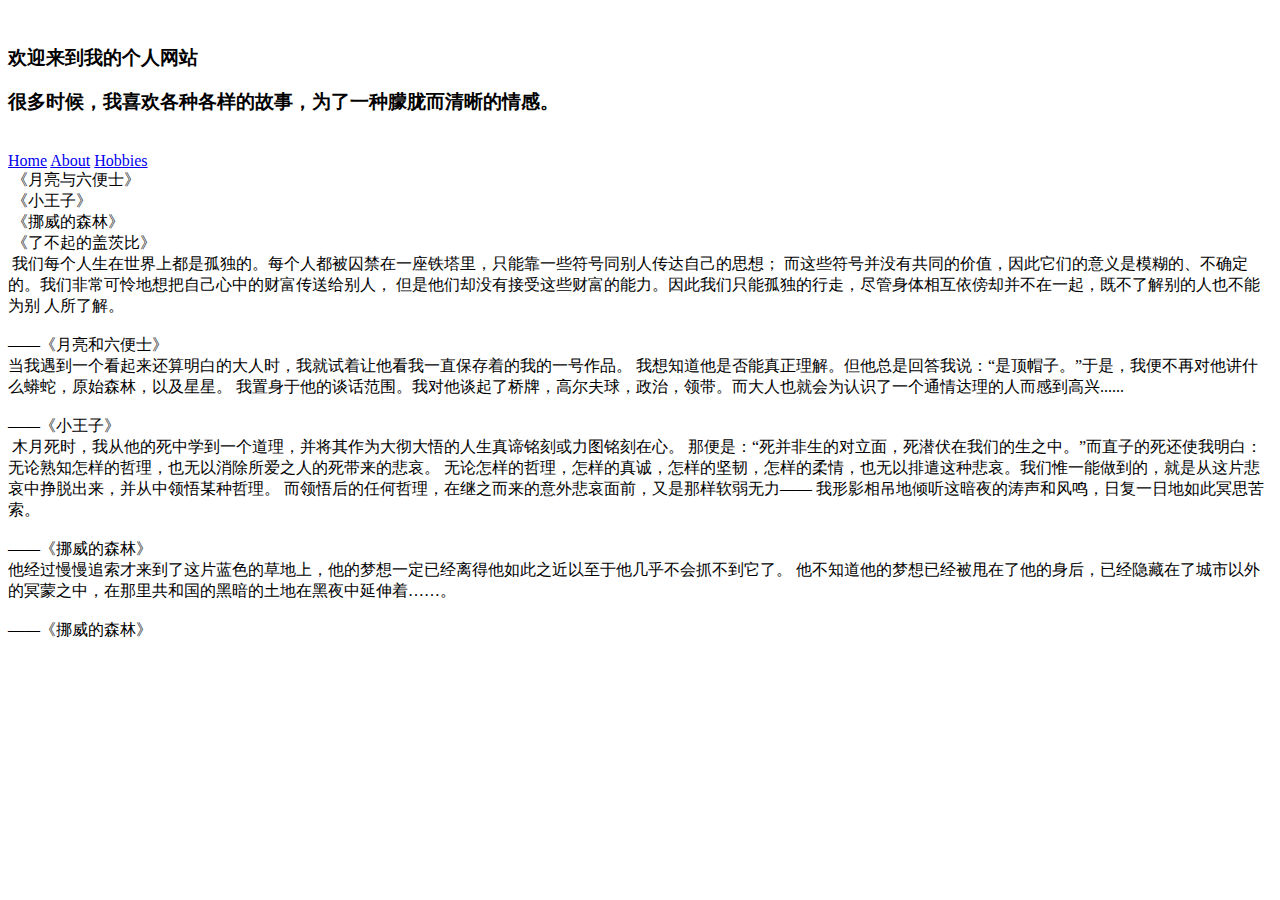
==== index.html @ bea85e78 "Create index.html" ====
<!DOCTYPE html>
<head>
    <title></title>
    <link rel="stylesheet" href="index.css">
</head>
<body>
    <div class="home">
        <div class="content">
            <div class="stars"></div>
            <img class="bgc" src="朝阳.jpg" width="100%" alt="">
            <h3 class="title">欢迎来到我的个人网站</h3>
            <h3 class="titles">很多时候，我喜欢各种各样的故事，为了一种朦胧而清晰的情感。</h3>
            <img class="icon" src="https://img.lccyj.ltd/img/down.png" alt="">
            <div class='ribbon'>
                <a href='./index.html'><span>Home</span></a>
                <a href='./about.html'><span>About</span></a>
                <a href='./hobbies.html'><span>Hobbies</span></a>
            </div>

        </div>
        <div class="icons">
            <div class="icons_items">
                <img class="icons_items_imgs" src="月亮.png" alt="">
                <span>《月亮与六便士》</span>
            </div>
            <div class="icons_items">
                <img class="icons_items_imgs" src="狐狸.jpg" alt="">
                <span>《小王子》</span>
            </div>
            <div class="icons_items">
                <img class="icons_items_imgs" src="森林.png" alt="">
                <span>《挪威的森林》</span>
            </div>
            <div class="icons_items">
                <img  class="icons_items_imgs" src="都市.png" alt="">
                <span>《了不起的盖茨比》</span>
            </div>
        </div>
        <div class="introduce">
            <div class="introduce_item">
                <img class="introduce_item_img" src="月亮与六便士.jpg" alt="">
                <span class="introduce_item_title">
                   我们每个人生在世界上都是孤独的。每个人都被囚禁在一座铁塔里，只能靠一些符号同别人传达自己的思想；
                  而这些符号并没有共同的价值，因此它们的意义是模糊的、不确定的。我们非常可怜地想把自己心中的财富传送给别人，
                  但是他们却没有接受这些财富的能力。因此我们只能孤独的行走，尽管身体相互依傍却并不在一起，既不了解别的人也不能为别
                人所了解。<br><br>——《月亮和六便士》
                </span>

            </div>
            <div class="introduce_item">

                <span class="introduce_item_titles"> 当我遇到一个看起来还算明白的大人时，我就试着让他看我一直保存着的我的一号作品。
                 我想知道他是否能真正理解。但他总是回答我说：“是顶帽子。”于是，我便不再对他讲什么蟒蛇，原始森林，以及星星。
                我置身于他的谈话范围。我对他谈起了桥牌，高尔夫球，政治，领带。而大人也就会为认识了一个通情达理的人而感到高兴......
                     <br><br>——《小王子》
                </span>
                <img class="introduce_item_img" src="玫瑰.jpg" alt="">
            </div>
            <div class="introduce_item">
                <img class="introduce_item_img" src="挪威的森林.jpg" alt="">
                <span class="introduce_item_title">木月死时，我从他的死中学到一个道理，并将其作为大彻大悟的人生真谛铭刻或力图铭刻在心。
                      那便是：“死并非生的对立面，死潜伏在我们的生之中。”而直子的死还使我明白：无论熟知怎样的哲理，也无以消除所爱之人的死带来的悲哀。
                 无论怎样的哲理，怎样的真诚，怎样的坚韧，怎样的柔情，也无以排遣这种悲哀。我们惟一能做到的，就是从这片悲哀中挣脱出来，并从中领悟某种哲理。 
               而领悟后的任何哲理，在继之而来的意外悲哀面前，又是那样软弱无力—— 我形影相吊地倾听这暗夜的涛声和风鸣，日复一日地如此冥思苦索。
          <br><br>——《挪威的森林》</span>
            </div>
            <div class="introduce_item">
                <span class="introduce_item_titles">他经过慢慢追索才来到了这片蓝色的草地上，他的梦想一定已经离得他如此之近以至于他几乎不会抓不到它了。
                                        他不知道他的梦想已经被甩在了他的身后，已经隐藏在了城市以外的冥蒙之中，在那里共和国的黑暗的土地在黑夜中延伸着……。
                                           <br><br>——《挪威的森林》
                </span>
                 <img class="introduce_item_img" src="了不起的盖茨比.jpg" alt="">
            </div>
        </div>
        <!-- <audio autoplay="autoplay" id="audio" loop="loop">
                <source src="./video/music.mp3" type="audio/MP3">
               
        </audio>
        <img class="music_img" src="./img/music.png" alt=""> -->
    </div>

</body>
<!-- <script>
    let mucics = document.getElementById('audio')
    document.body.addEventListener('mousemove', function() {
        setTimeout(() => {
            mucics.play();
        }, 2000);
    }, false);
</script> -->

</html>
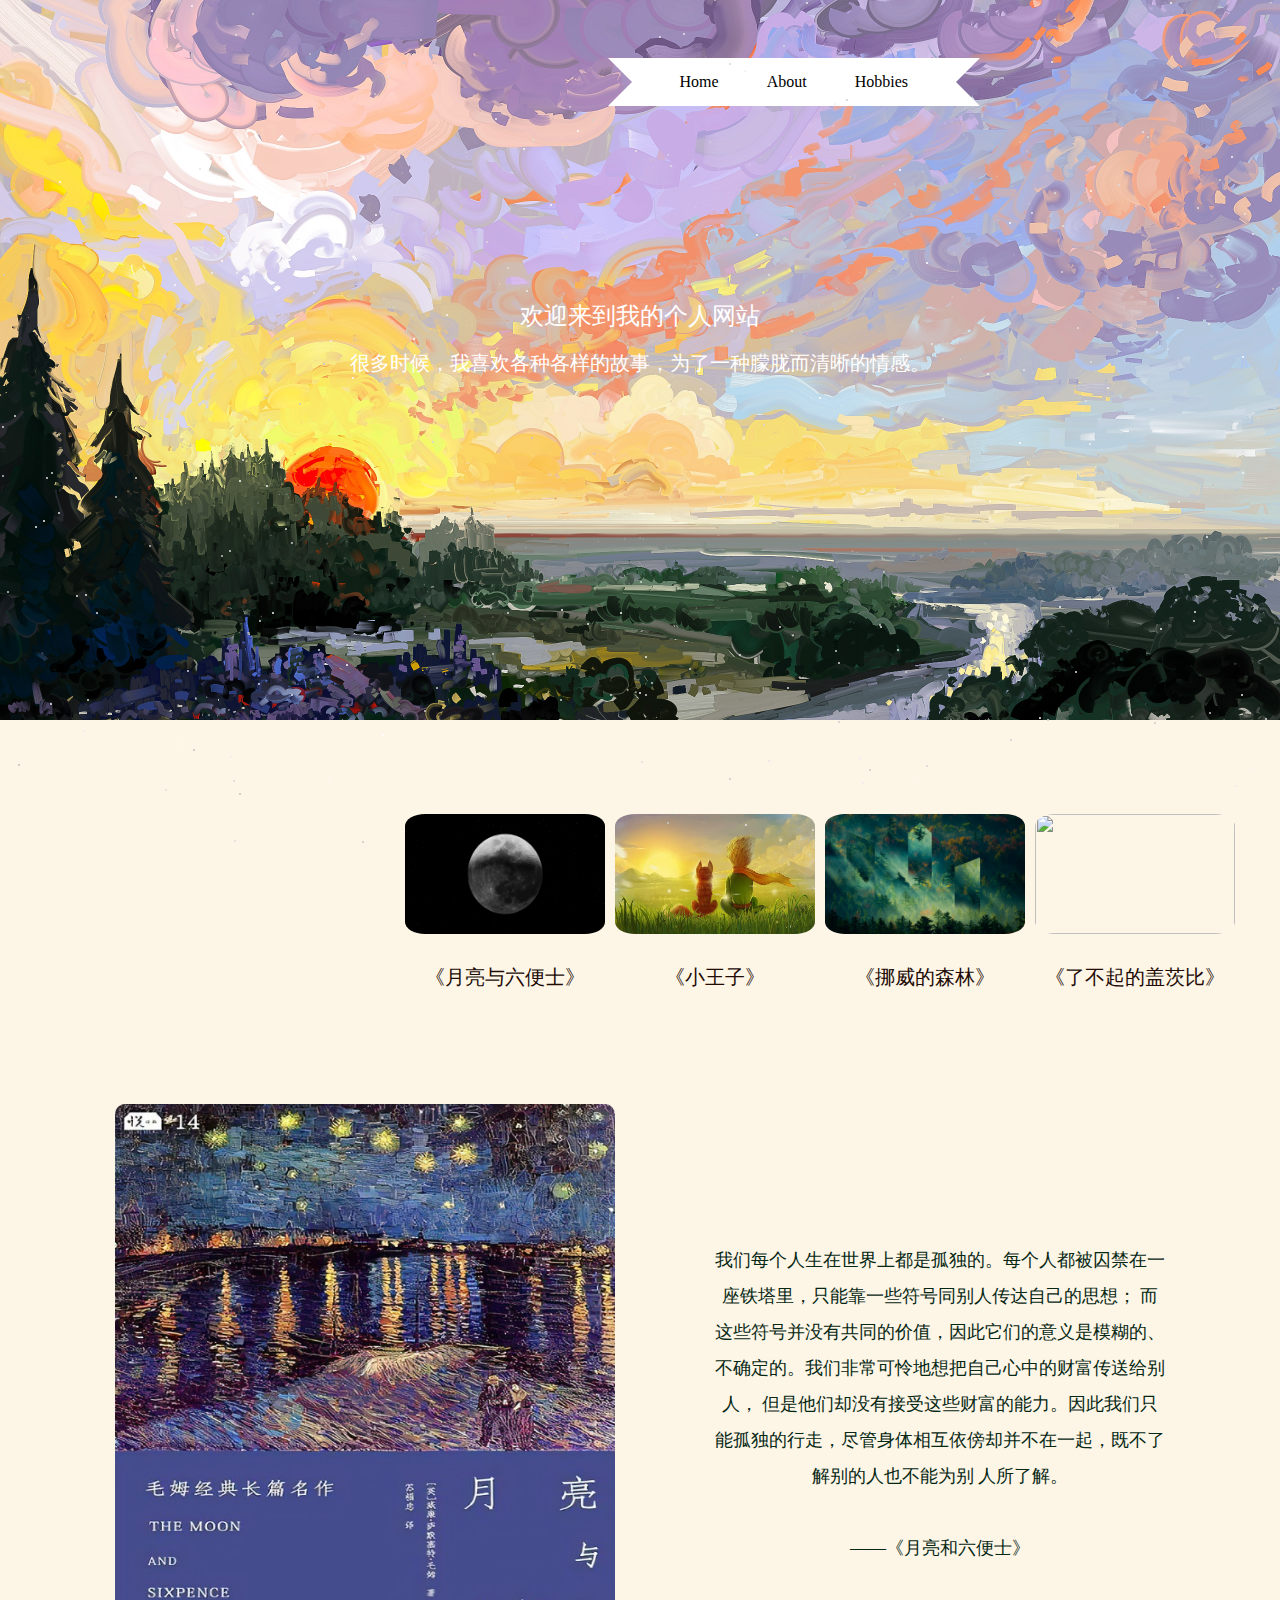
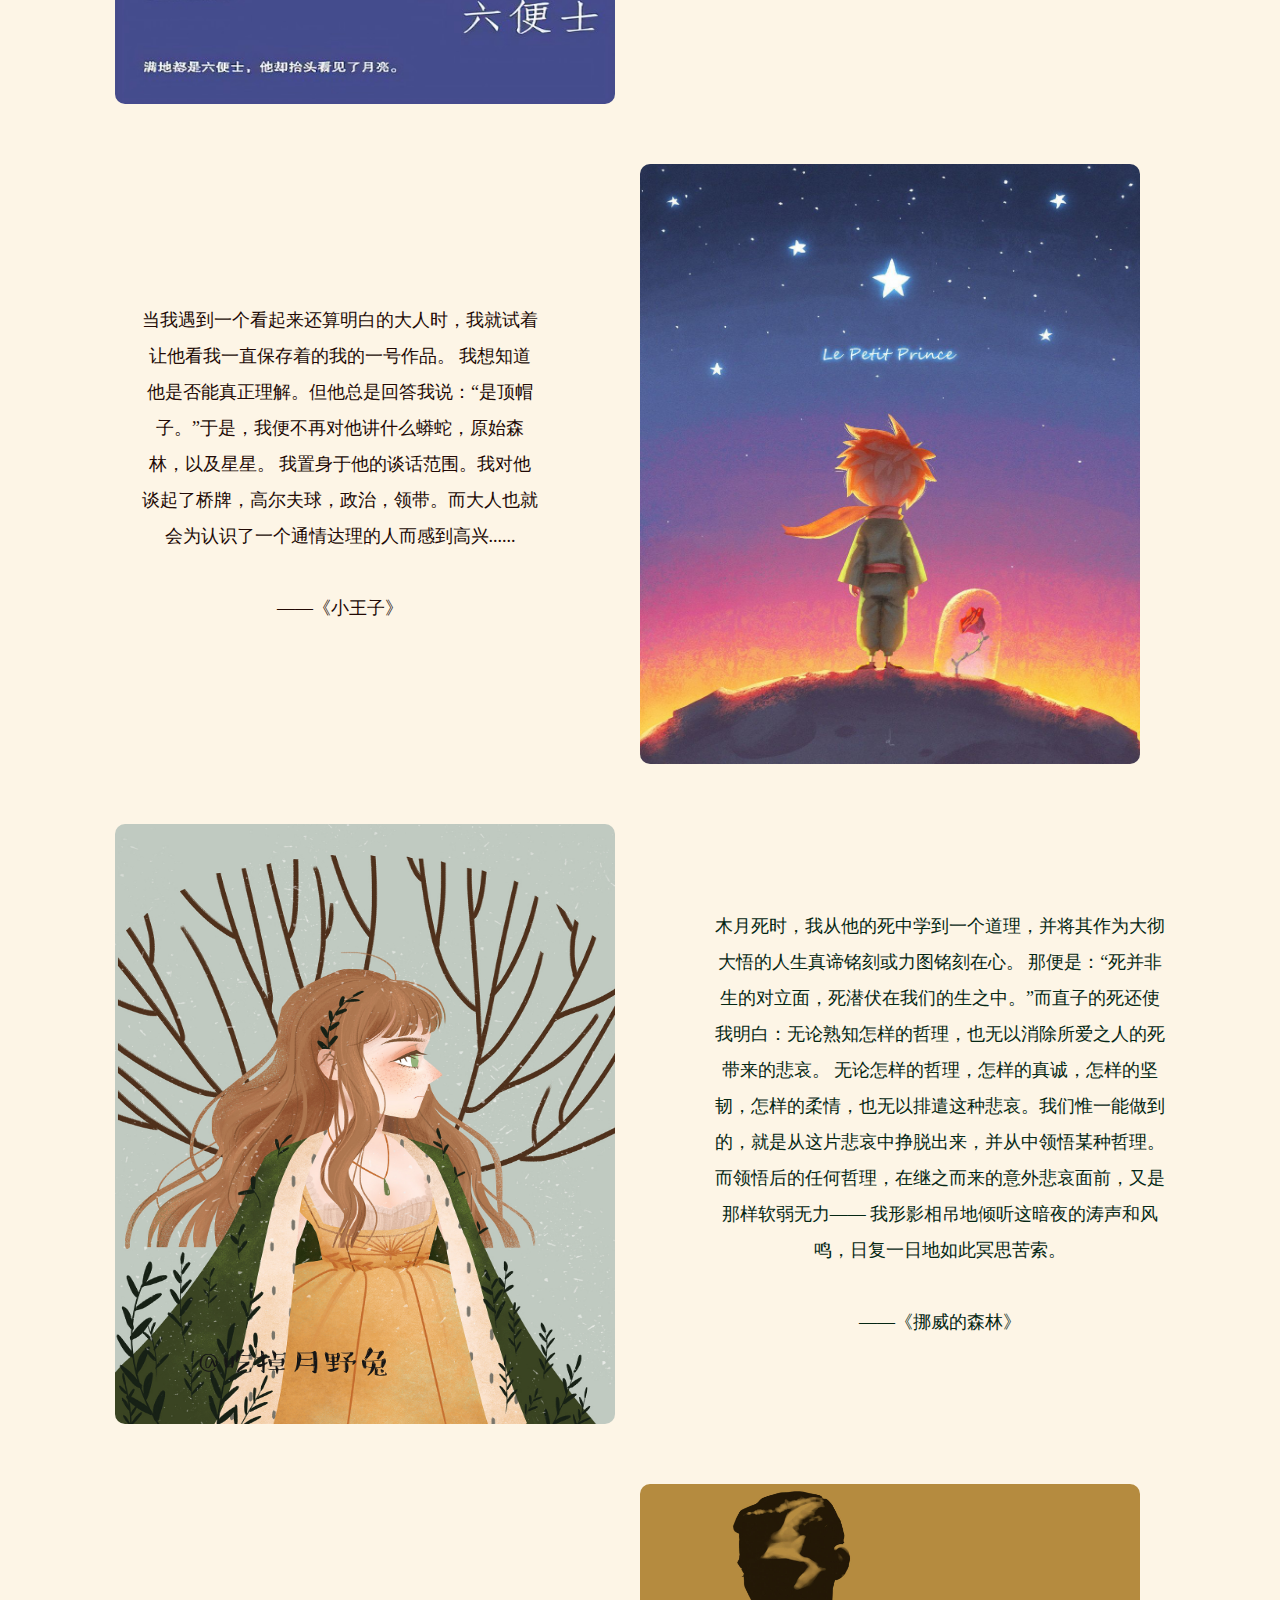
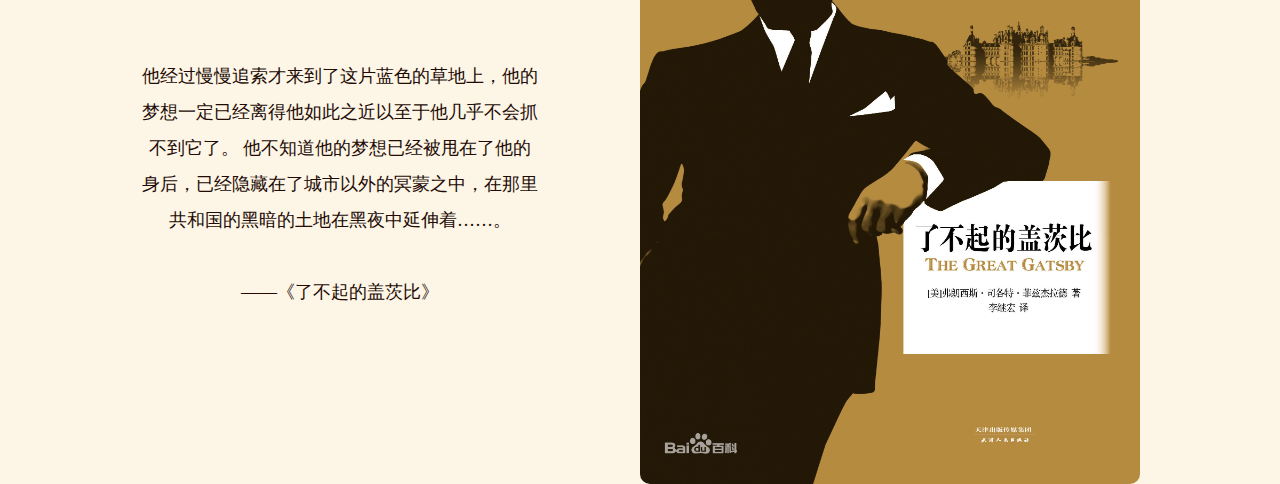
==== commit 71323e20: "Update index.html" ====
--- a/index.html
+++ b/index.html
@@ -67,7 +67,7 @@
             <div class="introduce_item">
                 <span class="introduce_item_titles">他经过慢慢追索才来到了这片蓝色的草地上，他的梦想一定已经离得他如此之近以至于他几乎不会抓不到它了。
                                         他不知道他的梦想已经被甩在了他的身后，已经隐藏在了城市以外的冥蒙之中，在那里共和国的黑暗的土地在黑夜中延伸着……。
-                                           <br><br>——《挪威的森林》
+                                           <br><br>——《了不起的盖茨比》
                 </span>
                  <img class="introduce_item_img" src="了不起的盖茨比.jpg" alt="">
             </div>
--- a/index.css
+++ b/index.css
@@ -0,0 +1,282 @@
+body{ color: #220a05; background: oldlace; font-weight: normal; }
+* {
+    margin: 0;
+    padding: 0
+}
+
+.home {
+    height: 100%;
+    overflow: hidden;
+}
+
+.content {
+    perspective: 340px;
+    width: 100%;
+    position: relative;
+}
+
+h1 {
+    color: white;
+    text-align: center;
+}
+
+span {
+    display: block;
+    text-align: center;
+}
+
+.stars {
+    position: absolute;
+    top: 50%;
+    left: 50%;
+    width: 2px;
+    height: 2px;
+    z-index: 999;
+    border-radius: 50%;
+    box-shadow: -447px 387px #c4c4c4, -401px 118px #fafafa, -109px 217px #d9d9d9, -680px -436px #e3e3e3, 514px 360px #cccccc, -708px 298px #e8e8e8, -696px -270px #ededed, 116px -128px #f7f7f7, 179px 35px white, -404px -90px whitesmoke, -331px -309px #c4c4c4, -363px -24px #d1d1d1, 277px 416px #fafafa, -145px -244px whitesmoke, 123px 62px #d4d4d4, -407px 418px #d9d9d9, 535px 237px #d9d9d9, -466px -78px #f7f7f7, 257px 287px #dedede, 327px -398px #e0e0e0, -602px -38px #c2c2c2, 128px 398px #e6e6e6, 274px -446px #d1d1d1, -602px -298px #c7c7c7, 526px -5px #c4c4c4, -90px -158px #fcfcfc, 5px 294px whitesmoke, -633px 229px #c4c4c4, -475px 427px #dedede, 586px -453px #f2f2f2, 180px -432px #c7c7c7, -637px -88px #cfcfcf, -453px 308px #d6d6d6, -111px 1px #d9d9d9, 573px -450px #ededed, 198px 300px #d6d6d6, -355px 166px #dedede, -715px 13px #e3e3e3, 262px -104px #d1d1d1, 147px 325px #dbdbdb, 1px 399px #dbdbdb, 286px -100px white, 43px -329px #e8e8e8, 617px 55px #d9d9d9, -168px -392px #cccccc, 84px 219px #c9c9c9, 507px -226px #d9d9d9, -327px -70px #e6e6e6, 386px -212px #c4c4c4, -717px 4px #cfcfcf, 502px -231px #e3e3e3, 302px 56px #ededed, 649px 341px #c7c7c7, 569px 350px #c9c9c9, 516px -31px #e6e6e6, 689px 447px #c2c2c2, 591px -206px #fafafa, 422px -137px #e6e6e6, -510px -324px #cccccc, -649px 287px #c2c2c2, -194px -48px #f7f7f7, -279px -329px #d1d1d1, -406px 478px #dbdbdb, -735px -87px #c9c9c9, 30px -197px #dedede, -564px 233px #e6e6e6, -486px -324px #ededed, -54px -7px #ededed, -441px -194px #e3e3e3, -133px -95px #e0e0e0, -722px -73px #d6d6d6, 595px 423px #ededed, 568px -39px #ededed, 370px 377px #d1d1d1, -419px -102px #fcfcfc, -450px 109px #c4c4c4, -57px -119px #d1d1d1, -582px 150px #e6e6e6, 206px -263px #cfcfcf, 582px -461px #c9c9c9, -268px -141px #d9d9d9, -148px 291px #c7c7c7, 254px -179px #c9c9c9, 725px 424px #f0f0f0, 391px -150px #ebebeb, 89px -299px #d4d4d4, 170px 1px #c9c9c9, 243px 209px #c7c7c7, 27px 460px #c9c9c9, -465px -380px #d4d4d4, 530px -360px whitesmoke, -626px 53px #e0e0e0, 706px 218px #d9d9d9, 40px -82px #cccccc, -5px -212px #e6e6e6, -742px 33px #ebebeb, -714px 478px #e0e0e0, -585px -125px #cccccc, -216px 348px #cfcfcf, 601px 332px #ededed, 344px -88px #c4c4c4, 659px -22px #d1d1d1, -411px 188px #d6d6d6, -423px -206px #fcfcfc, -359px -136px #cfcfcf, 612px 406px whitesmoke, 725px 96px whitesmoke, 363px -446px white, -204px 325px #c9c9c9, 740px 176px #fafafa, -489px -352px white, -638px 64px #dbdbdb, 537px -65px #dbdbdb, 151px -32px #ebebeb, 681px 212px #fcfcfc, 604px -149px #e6e6e6, -542px -398px #c4c4c4, -707px 66px whitesmoke, -381px 258px #cfcfcf, -30px 332px #d6d6d6, 512px -381px #c9c9c9, 195px 288px #cccccc, -278px 479px #c7c7c7, 27px -208px #d6d6d6, -288px 15px white, -680px 248px #dedede, 433px 31px #c9c9c9, 150px -206px #d4d4d4, -79px 247px white, -594px 115px #e0e0e0, 99px 292px #e0e0e0, 673px -269px #dedede, -257px -64px #d1d1d1, 449px 81px #f2f2f2, 18px -99px #d1d1d1, -694px 415px #f7f7f7, 240px 264px #e0e0e0, 450px -172px white, 383px 7px #e8e8e8, 338px -73px #c9c9c9, 291px -19px #ebebeb, 659px 137px #d1d1d1, 602px -6px #fcfcfc, 554px 249px #ebebeb, 625px 356px #d9d9d9, 579px -183px #d6d6d6, -20px 250px white, -401px 431px #c4c4c4, -645px -232px #cccccc, -265px -148px white, 553px 258px #d1d1d1, 166px -360px #ebebeb, 719px 51px #ededed, 612px -129px #ebebeb, -465px -104px #f2f2f2, -154px -121px #d9d9d9, -1px 330px #f2f2f2, -666px 248px #f7f7f7, -720px 264px #ededed, 148px -365px #e6e6e6, -388px -349px #c4c4c4, 128px -88px #e3e3e3, -683px -274px #fafafa, -341px 41px #c9c9c9, -59px -471px #f0f0f0, -3px -427px #c2c2c2, 418px 167px #d6d6d6, 343px 247px #c7c7c7, 623px -347px #d1d1d1, 716px -217px white, 243px -409px whitesmoke, -75px -126px #d6d6d6, -730px -91px #c9c9c9, -210px -397px #cfcfcf, -349px 180px #c9c9c9, -567px -281px #e0e0e0, -460px 381px #fcfcfc, -310px -22px #ededed, 450px -1px #dbdbdb, -405px -328px #e3e3e3, 5px 332px #d6d6d6, -294px 302px #fcfcfc, -398px 97px whitesmoke, -696px 325px #cfcfcf, -589px 110px #d6d6d6, 353px -411px #dbdbdb, -697px -318px #ebebeb, -114px -72px #f0f0f0, 259px -193px #fcfcfc, 60px 26px #e6e6e6, -63px -232px white, 205px -372px #f7f7f7, -464px -333px #f2f2f2, -374px 123px white, -377px -386px #c7c7c7, -80px 337px #cccccc, 478px -178px #dbdbdb, 222px 420px #ebebeb, -707px 99px #c4c4c4, 716px -132px #fafafa, -253px -286px #e3e3e3, 646px 178px #f0f0f0, 201px 24px #d1d1d1, 178px -58px #c7c7c7, -557px 368px #ededed, 0px 219px #d9d9d9, -266px -269px #cccccc, 242px -197px #c9c9c9, -419px 193px #c2c2c2, -47px 91px #c7c7c7, -109px 75px #c2c2c2, -146px -453px #d6d6d6, 671px -350px #f2f2f2, 421px -91px #d9d9d9, 738px 19px #ededed, -316px -155px #dedede, 419px 244px #fcfcfc, -278px -418px #d6d6d6, -581px -181px #fcfcfc, 139px 264px #d9d9d9, 691px -11px #ebebeb, -622px 402px #c2c2c2, 219px 396px #f0f0f0, -149px -423px white, -716px -78px #d9d9d9, -590px 341px #e6e6e6, -208px 79px #d6d6d6, -227px -24px #f7f7f7, 239px 262px #d1d1d1, 740px 443px #f7f7f7, 509px 134px #d6d6d6, -555px 232px #e8e8e8, -67px -427px #cfcfcf, -368px 250px #f7f7f7, 715px -415px #fafafa, 411px -301px #f0f0f0, -322px 287px #d9d9d9, -429px -90px #f2f2f2, -327px -387px #f0f0f0, -491px 183px #c2c2c2, -133px 250px #d4d4d4, 538px 139px #e3e3e3, -417px -125px #f0f0f0, 653px -351px #e6e6e6, -549px 38px #d4d4d4, 602px 110px whitesmoke, 415px 105px #e0e0e0, -733px -371px #cfcfcf, 286px 403px #d4d4d4, 11px 320px #c4c4c4, -597px 158px whitesmoke, 716px -350px whitesmoke, 321px 67px #fafafa, -237px -300px #cfcfcf, 74px 152px #c9c9c9, 587px -123px #fcfcfc, 699px -332px whitesmoke, 399px 355px #f7f7f7, -323px 314px #dbdbdb, 89px 416px #c7c7c7, 445px 38px #e3e3e3, 572px 122px #c4c4c4, -258px 372px white, 49px 306px #d9d9d9, 437px -35px #dedede, 566px 174px #f2f2f2, 732px -299px whitesmoke, -410px 394px #ededed, 131px -415px white, 19px -326px #e8e8e8, -700px -188px #d1d1d1, 96px -1px #e0e0e0, -328px -396px #f0f0f0, -117px -214px #fcfcfc, -53px 261px #ebebeb, 80px 134px #d6d6d6, -364px -216px white, -636px -125px #dbdbdb, -639px -265px #e3e3e3, 208px 98px #c7c7c7, 172px 467px #e0e0e0, 435px 309px #e3e3e3, 194px -259px #f0f0f0, 209px -186px #c9c9c9, -312px 418px #fafafa, 229px 407px #c9c9c9, -449px -357px #fafafa, 674px 121px #e8e8e8, 608px -429px #ebebeb, -431px -428px #cfcfcf, 105px 462px #e3e3e3, -179px -372px #e3e3e3, 143px -317px #d6d6d6, -449px -149px #fafafa, -544px 250px #dedede, -220px -323px whitesmoke, 658px 8px whitesmoke, -656px -244px #e8e8e8, 347px 11px whitesmoke, 694px -230px #f7f7f7, -317px 1px #c4c4c4, 28px 23px #fcfcfc, -382px 321px #dbdbdb, 632px -74px #c4c4c4, 154px -245px #c2c2c2, -553px 337px #d6d6d6, -48px -243px #d1d1d1, 92px -391px #cccccc, -71px -256px #cfcfcf, -372px 57px #d9d9d9, 369px -140px #fcfcfc, 675px 81px #c2c2c2, -663px 254px #cccccc, 703px -203px #ededed, 74px -363px #c2c2c2, 643px -458px #d1d1d1, 198px 359px #cccccc, 265px 309px #d4d4d4, -353px -368px #e8e8e8, -465px 439px whitesmoke, 693px 360px #c9c9c9, 634px -397px #d1d1d1, 467px 25px whitesmoke, -558px -272px #e6e6e6, 671px 69px #dbdbdb, 407px 357px #cfcfcf, 379px 80px white, 10px -203px #c9c9c9, 104px -292px #f0f0f0, -667px -29px #d1d1d1, 557px -155px #e6e6e6, -505px 115px #cfcfcf, -605px 164px #f2f2f2, -108px -223px #e0e0e0, 523px -156px #ebebeb, 691px 230px white, -507px -13px #d1d1d1, -349px 332px #dedede, 520px 266px whitesmoke, -66px -250px #e6e6e6, -496px -449px #ebebeb, 414px -170px #dedede, -649px 230px #ebebeb, 598px -92px #c7c7c7, -638px 113px #c2c2c2, 151px 363px #f7f7f7, -445px -241px #f0f0f0, 527px -14px #dedede, 203px -61px #cfcfcf, -716px -284px #ebebeb, -525px 134px #c2c2c2;
+    animation: fly 15s linear infinite;
+    transform-style: preserve-3d;
+}
+
+.stars:before,
+.stars:after {
+    content: "";
+    position: absolute;
+    width: inherit;
+    height: inherit;
+    box-shadow: inherit;
+}
+
+.stars:before {
+    transform: translateZ(-300px);
+    opacity: .6;
+}
+
+.stars:after {
+    transform: translateZ(-600px);
+    opacity: .4;
+}
+
+@keyframes fly {
+    from {
+        transform: translateZ(0px);
+        opacity: .6;
+    }
+    to {
+        transform: translateZ(200px);
+        opacity: .8;
+    }
+}
+
+.title {
+    position: absolute;
+    display: flex;
+    justify-content: center;
+    left: 0;
+    right: 0;
+    top: 300px;
+    margin: auto;
+    bottom: 0;
+    color: #fff;
+    font-size: 24px;
+    font-weight: 500;
+}
+
+.titles {
+    position: absolute;
+    display: flex;
+    justify-content: center;
+    left: 0;
+    right: 0;
+    top: 350px;
+    margin: auto;
+    bottom: 0;
+    color: #fff;
+    font-size: 20px;
+    font-weight: 500;
+}
+
+.icon {
+    width: 15px;
+    height: 15px;
+    padding: 5px;
+    border: 2px solid #fff;
+    border-radius: 100%;
+    position: absolute;
+    bottom: 50px;
+    animation: downs 2s linear infinite;
+}
+
+@keyframes downs {
+    from {
+        transform: translatey(0px);
+        opacity: .6;
+    }
+    to {
+        transform: translatey(30px);
+        opacity: .8;
+    }
+}
+
+.ribbon {
+    display: flex;
+    justify-content: center;
+    position: absolute;
+    right: 300px;
+    top: 50px;
+    margin: auto;
+}
+
+.ribbon:after,
+.ribbon:before {
+    margin-top: 0.5em;
+    content: "";
+    display: flex;
+    ;
+    border: 1.5em solid #fff;
+}
+
+.ribbon:after {
+    border-right-color: transparent;
+}
+
+.ribbon:before {
+    border-left-color: transparent;
+}
+
+.ribbon a:link,
+.ribbon a:visited {
+    color: #000;
+    text-decoration: none;
+    height: 3.5em;
+    overflow: hidden;
+}
+
+.ribbon span {
+    background: #fff;
+    display: inline-block;
+    line-height: 3em;
+    padding: 0 1.5em;
+    margin-top: 0.5em;
+    position: relative;
+    -webkit-transition: background-color 0.2s, margin-top 0.2s;
+    /* Saf3.2+, Chrome */
+    -moz-transition: background-color 0.2s, margin-top 0.2s;
+    /* FF4+ */
+    -ms-transition: background-color 0.2s, margin-top 0.2s;
+    /* IE10 */
+    -o-transition: background-color 0.2s, margin-top 0.2s;
+    /* Opera 10.5+ */
+    transition: background-color 0.2s, margin-top 0.2s;
+}
+
+.ribbon a:hover span {
+    background: #FFD204;
+    margin-top: 0;
+}
+
+.ribbon span:before {
+    content: "";
+    position: absolute;
+    top: 3em;
+    left: 0;
+    border-right: 0.5em solid #9B8651;
+    border-bottom: 0.5em solid #fff;
+}
+
+.ribbon span:after {
+    content: "";
+    position: absolute;
+    top: 3em;
+    right: 0;
+    border-left: 0.5em solid #9B8651;
+    border-bottom: 0.5em solid #fff;
+}
+
+.introduce {
+    display: flex;
+    flex-direction: column;
+}
+
+.introduce_item {
+    display: flex;
+    justify-content: center;
+    margin-top: 60px;
+}
+
+.introduce_item_img {
+    width: 500px;
+    height: 600px;
+    border-radius: 10px;
+
+}
+
+.introduce_item_title {
+    color: rgb(5, 39, 20);
+    width: 450px;
+    font-size: 18px;
+    line-height: 36px;
+    align-self: center;
+    padding-left: 100px;
+}
+
+.introduce_item_titles {
+    width: 400px;
+    font-size: 18px;
+    line-height: 36px;
+    align-self: center;
+    padding-right: 100px;
+}
+
+audio {
+    position: fixed;
+    bottom: 50px;
+    right: 0;
+}
+
+.music_img {
+    position: fixed;
+    bottom: 50px;
+    right: 50px;
+    width: 40px;
+    height: 30px;
+    animation: muscis 5s linear infinite;
+}
+
+@keyframes muscis {
+    from {
+        transform: rotate (0deg);
+        opacity: .6;
+    }
+    to {
+        transform: rotate(360deg);
+        opacity: .8;
+    }
+}
+
+.icons {
+    display: flex;
+    justify-content: space-between;
+    padding: 10px 400px;
+    box-sizing: border-box;
+    overflow: hidden;
+}
+
+.icons_items {
+    display: flex;
+    flex-direction: column;
+    font-size: 20px;
+    margin-top: 80px;
+    margin-left: 5px;
+    margin-right: 5px;
+    width: 200px;
+    height: 220px;
+    
+}
+
+.icons_items_imgs {
+    border-radius: 10%;
+    width: 200px;
+    height: 120px;
+    margin-bottom: 30px;
+}
